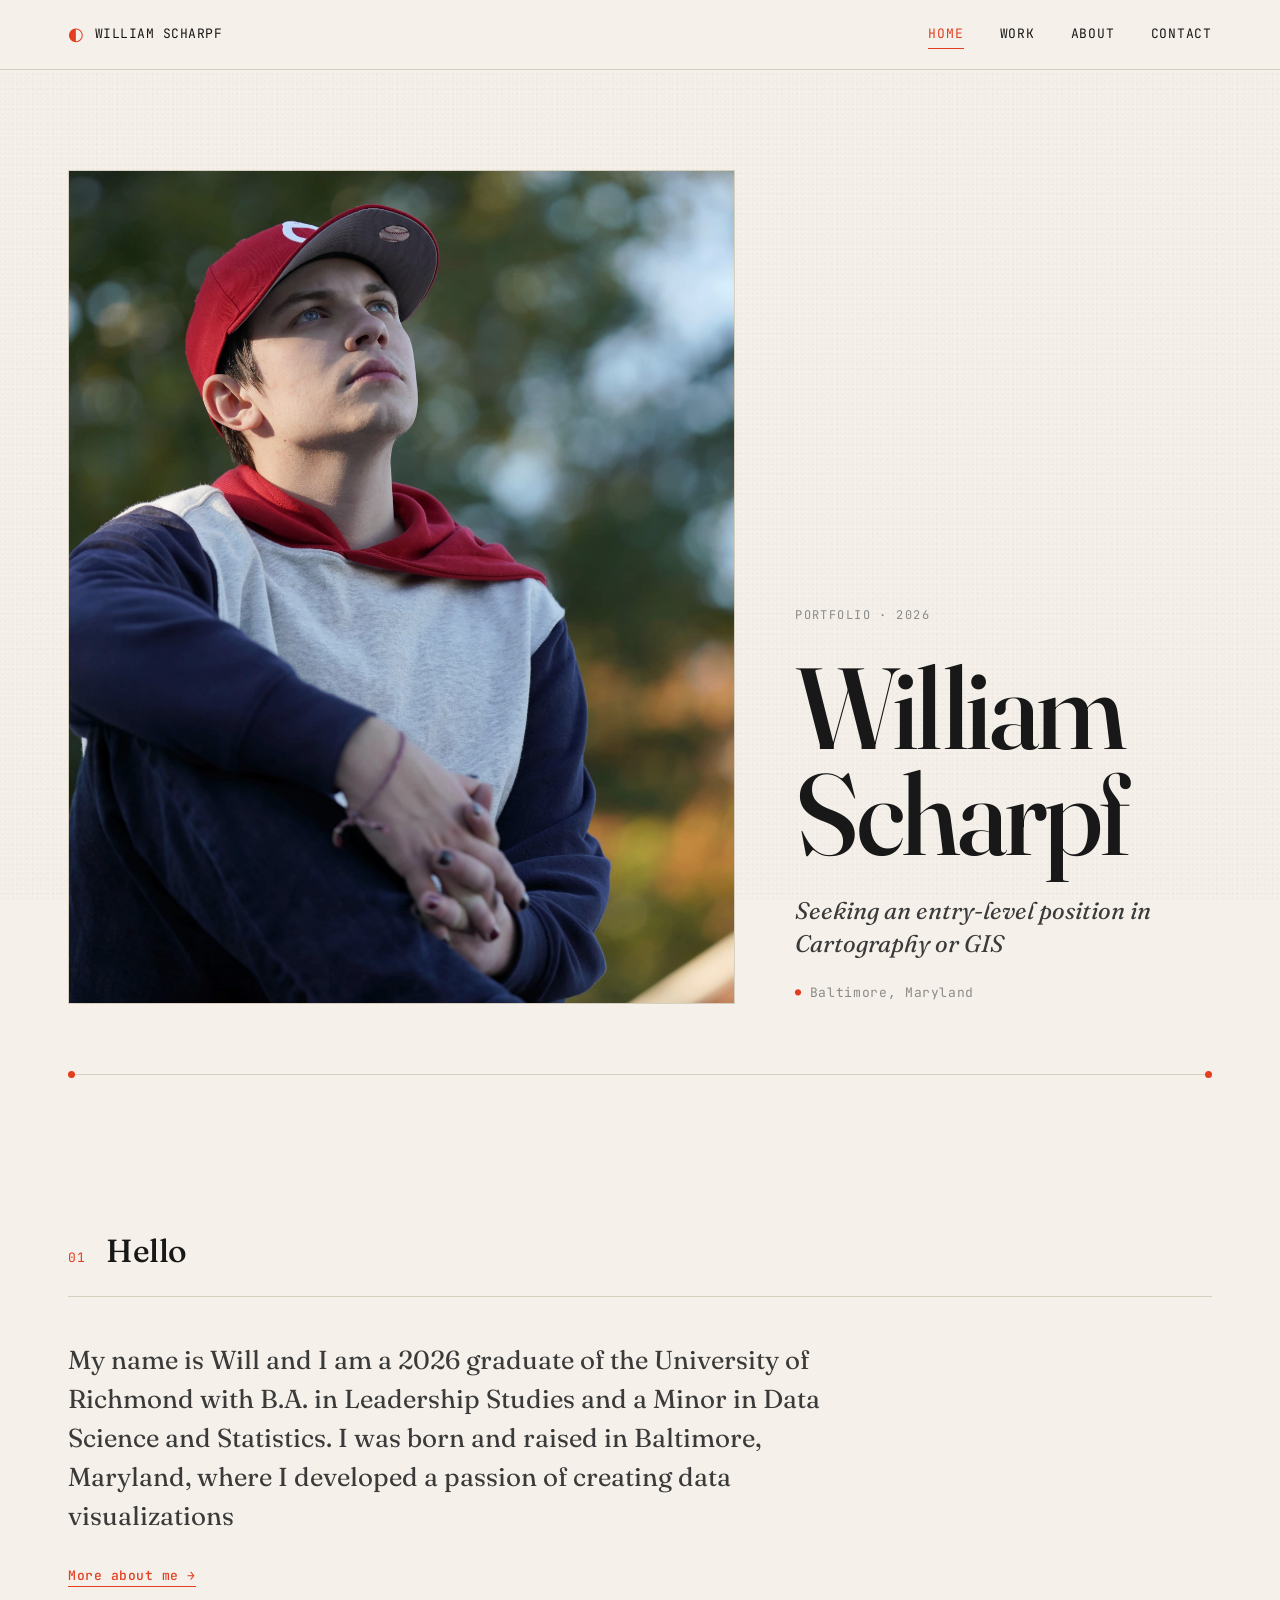
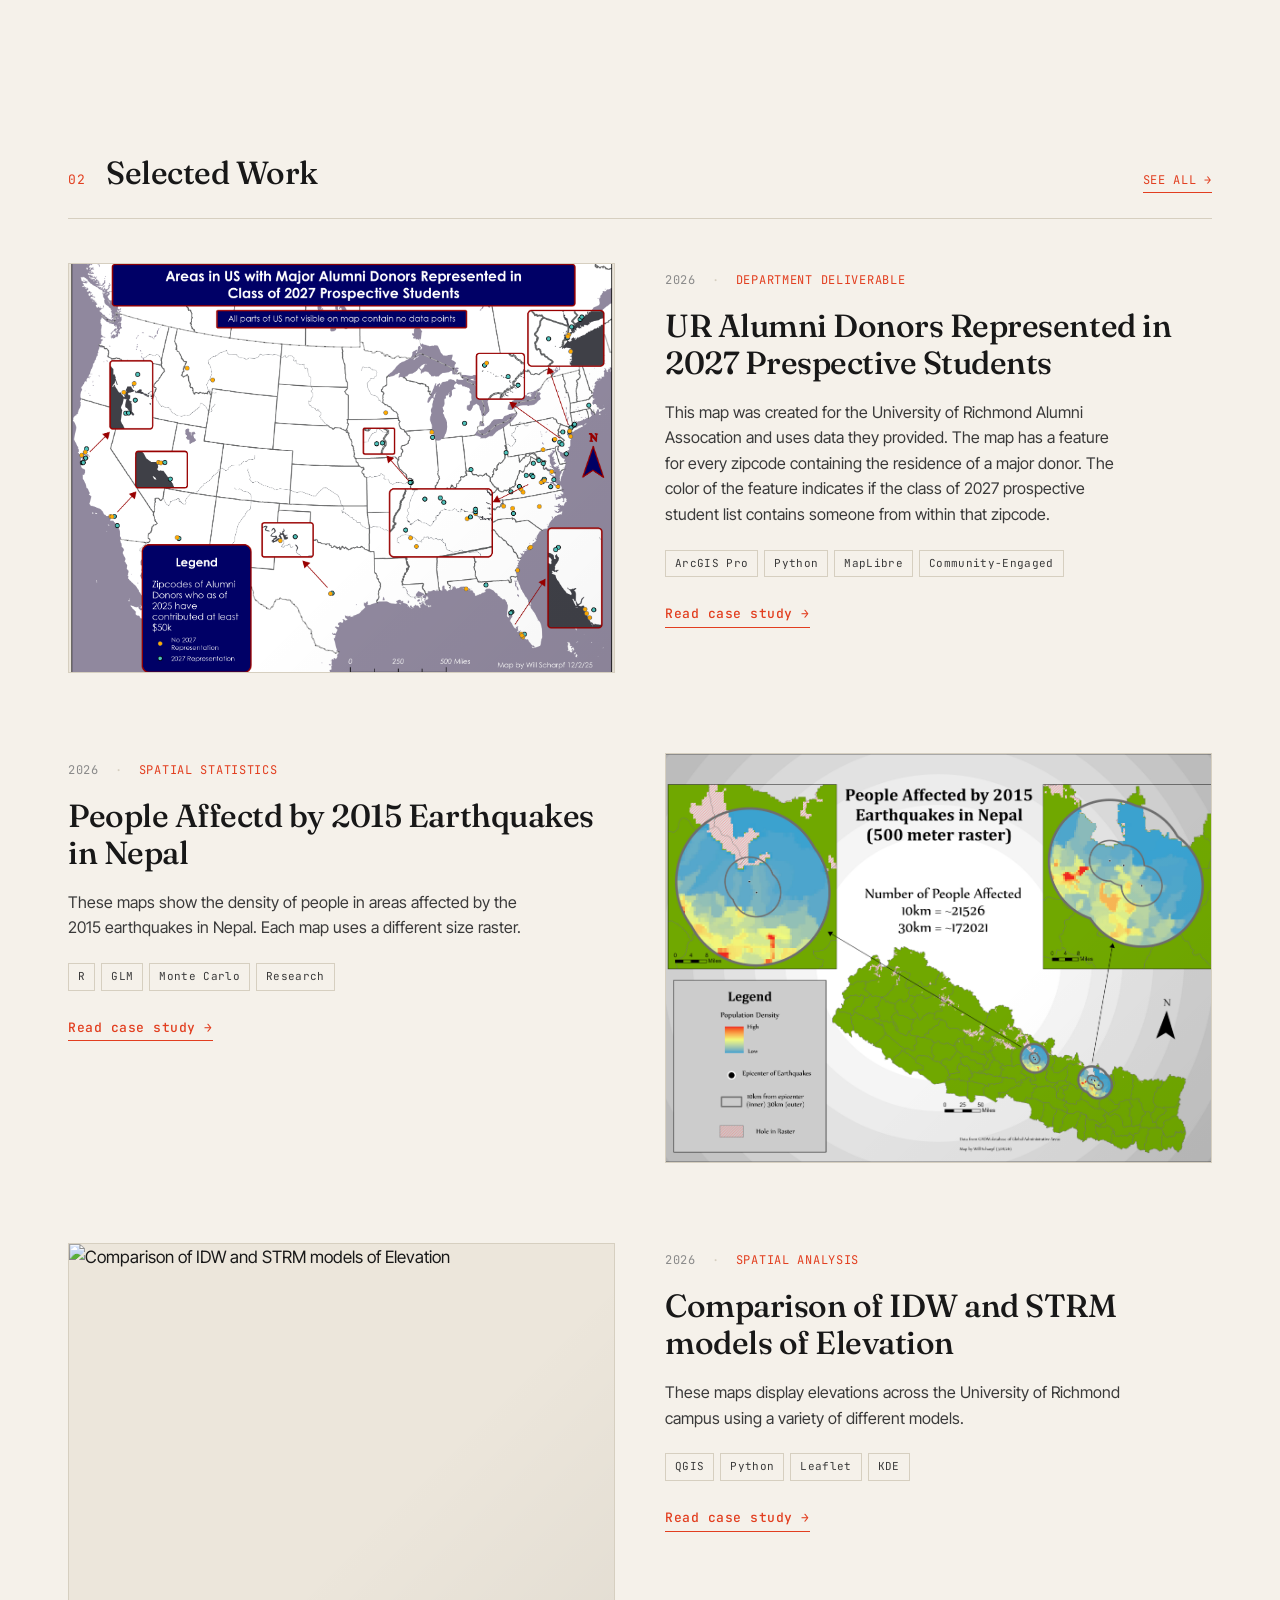
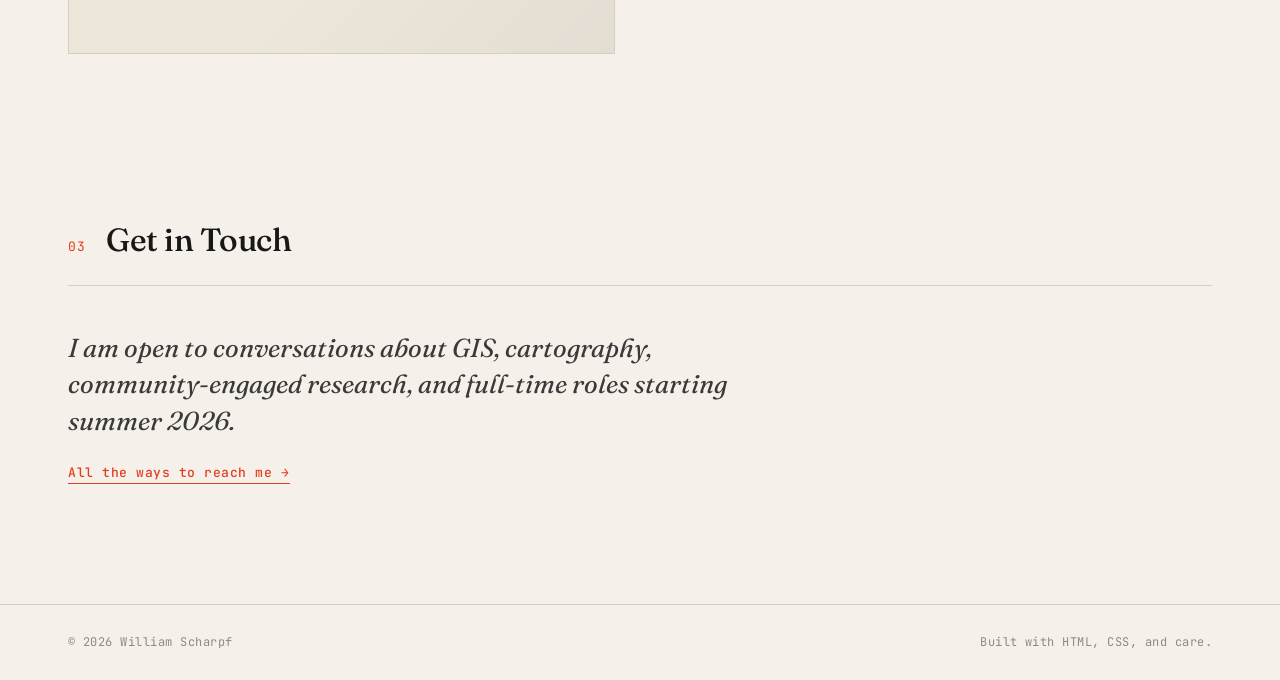
==== index.html @ 587aa91b "Fix hero section layout in index.html" ====
<!DOCTYPE html>
<html lang="en">
<head>
<meta charset="UTF-8">
<meta name="viewport" content="width=device-width, initial-scale=1.0">
<title data-page="">Loading...</title>
<link rel="preconnect" href="https://fonts.googleapis.com">
<link rel="preconnect" href="https://fonts.gstatic.com" crossorigin>
<link href="https://fonts.googleapis.com/css2?family=Fraunces:opsz,wght@9..144,400;9..144,500;9..144,600;9..144,700&family=JetBrains+Mono:wght@400;500&family=Inter+Tight:wght@400;500;600&display=swap" rel="stylesheet">
<link rel="stylesheet" href="styles.css">
</head>
<body>

<header id="site-header" class="site-header"></header>

<main>

  <!-- HERO -->
  <section class="hero">
    <div class="hero-grid">
          <div class="hero-photo">
        <img data-bind="headshot" alt="" />
      </div>
       <div class="hero-text">
           <p class="hero-eyebrow">Portfolio · 2026</p>
        <h1 class="hero-name" data-bind="name"></h1>
        <p class="hero-tagline" data-bind="tagline"></p>
        <p class="hero-location">
          <span class="loc-dot">●</span>
          <span data-bind="location"></span>
        </p>
      </div>
    </div>
    <div class="hero-rule"></div>
  </section>

  <!-- SHORT BIO + CTA -->
  <section class="intro">
    <div class="section-head">
      <span class="section-num">01</span>
      <h2 class="section-title">Hello</h2>
    </div>
    <p class="intro-text" data-bind="shortBio"></p>
    <p class="intro-cta">
      <a class="link-primary" href="about.html">More about me →</a>
    </p>
  </section>

  <!-- FEATURED PROJECTS -->
  <section class="projects">
    <div class="section-head">
      <span class="section-num">02</span>
      <h2 class="section-title">Selected Work</h2>
      <a class="section-aside" href="projects.html">See all →</a>
    </div>
    <div class="project-list" data-bind="projects" data-mode="featured"></div>
  </section>

  <!-- CONTACT TEASE -->
  <section class="contact-tease">
    <div class="section-head">
      <span class="section-num">03</span>
      <h2 class="section-title">Get in Touch</h2>
    </div>
    <p class="contact-lead" data-bind="contactLead"></p>
    <p class="intro-cta">
      <a class="link-primary" href="contact.html">All the ways to reach me →</a>
    </p>
  </section>

</main>

<footer id="site-footer" class="site-footer"></footer>

<script src="config.js"></script>
<script src="components.js"></script>
</body>
</html>
---- styles.css ----
/* ============================================================
   GIS PORTFOLIO TEMPLATE — STYLESHEET
   ============================================================

   OPTIONAL: THEME PICKER
   ----------------------
   Five color themes are defined below. The "graphite" theme is
   active by default. To switch, comment out the active :root
   block (wrap it in slash-star and star-slash) and uncomment
   the one you want.

   Themes:
     1. graphite   — refined editorial black/cream (default)
     2. atlas      — classic atlas blue on warm paper
     3. terrain    — forest green and bone
     4. nocturne   — dark mode with amber accent
     5. risograph  — punchy red on off-white
   ============================================================ */


/* ---------- THEME 1: GRAPHITE (default) ---------- 
:root {
  --bg:           #f4f0e8;
  --bg-alt:       #ebe6dc;
  --ink:          #1a1816;
  --ink-soft:     #4a4642;
  --ink-faint:    #8a847c;
  --rule:         #d4cec2;
  --accent:       #c0392b;
  --accent-soft:  #f0d8d4;
  --paper-grain:  rgba(0, 0, 0, 0.018);
}
*/

/* ---------- THEME 2: ATLAS ----------
:root {
  --bg:           #f1ece0;
  --bg-alt:       #e6dfd0;
  --ink:          #16243a;
  --ink-soft:     #3d4a62;
  --ink-faint:    #7c8499;
  --rule:         #c8c0ad;
  --accent:       #b8651f;
  --accent-soft:  #f0d9bc;
  --paper-grain:  rgba(0, 0, 0, 0.02);
}
*/

/* ---------- THEME 3: TERRAIN ----------
:root {
  --bg:           #f3efe6;
  --bg-alt:       #e8e2d3;
  --ink:          #1f2a1e;
  --ink-soft:     #455342;
  --ink-faint:    #8a8f7c;
  --rule:         #c9c8b1;
  --accent:       #4a6b3a;
  --accent-soft:  #dbe5c8;
  --paper-grain:  rgba(0, 0, 0, 0.02);
}
*/
/* 
 ---------- THEME 4: NOCTURNE ----------
:root {
  --bg:           #15181c;
  --bg-alt:       #1c2026;
  --ink:          #f0ebe0;
  --ink-soft:     #c4bdb0;
  --ink-faint:    #807a70;
  --rule:         #2a2e35;
  --accent:       #d4a14a;
  --accent-soft:  #3a2f1c;
  --paper-grain:  rgba(255, 255, 255, 0.015);
}
*/

/* ---------- THEME 5: RISOGRAPH (ACTIVE) ---------- */
:root {
  --bg:           #f5f1ea;
  --bg-alt:       #ece6db;
  --ink:          #181818;
  --ink-soft:     #3a3a3a;
  --ink-faint:    #8a8a8a;
  --rule:         #d6cfc0;
  --accent:       #e23e1f;
  --accent-soft:  #fbd7cf;
  --paper-grain:  rgba(0, 0, 0, 0.022);
}


/* ============================================================
   ADVANCED: everything below this line controls layout and
   typography. You generally do not need to edit it. If you
   want to make structural changes, read docs/EXTENSIONS.md
   for safer ways to customize.
   ============================================================ */

* { box-sizing: border-box; margin: 0; padding: 0; }

html { scroll-behavior: smooth; }

body {
  background: var(--bg);
  color: var(--ink);
  font-family: 'Inter Tight', system-ui, sans-serif;
  font-size: 17px;
  line-height: 1.6;
  -webkit-font-smoothing: antialiased;
  -moz-osx-font-smoothing: grayscale;
  position: relative;
  min-height: 100vh;
}

body::before {
  content: '';
  position: fixed;
  inset: 0;
  pointer-events: none;
  z-index: 1;
  background-image:
    radial-gradient(circle at 25% 35%, var(--paper-grain) 1px, transparent 1.5px),
    radial-gradient(circle at 75% 65%, var(--paper-grain) 1px, transparent 1.5px),
    radial-gradient(circle at 50% 80%, var(--paper-grain) 1px, transparent 1.5px);
  background-size: 4px 4px, 7px 7px, 5px 5px;
  opacity: 0.6;
}

main, header, footer { position: relative; z-index: 2; }

a {
  color: var(--ink);
  text-decoration: none;
  transition: color 0.2s ease;
}
a:hover { color: var(--accent); }

img { max-width: 100%; display: block; }


/* ============================================================
   HEADER (shared across all pages)
   ============================================================ */
.site-header {
  border-bottom: 1px solid var(--rule);
  background: var(--bg);
  position: sticky;
  top: 0;
  z-index: 50;
  backdrop-filter: blur(4px);
}

.header-inner {
  max-width: 1240px;
  margin: 0 auto;
  padding: 20px 48px;
  display: flex;
  justify-content: space-between;
  align-items: center;
}

.header-mark {
  display: flex;
  align-items: center;
  gap: 10px;
  font-family: 'JetBrains Mono', monospace;
  font-size: 13px;
  letter-spacing: 0.04em;
  text-transform: uppercase;
}

.mark-glyph { font-size: 18px; color: var(--accent); }

.header-nav {
  display: flex;
  gap: 36px;
  font-family: 'JetBrains Mono', monospace;
  font-size: 13px;
  letter-spacing: 0.06em;
  text-transform: uppercase;
}

.header-nav a {
  position: relative;
  padding: 2px 0;
}

.header-nav a.is-active {
  color: var(--accent);
}

.header-nav a.is-active::after {
  content: '';
  position: absolute;
  bottom: -2px;
  left: 0;
  right: 0;
  height: 1px;
  background: var(--accent);
}


/* ============================================================
   GENERIC PAGE HEAD (used on Projects, About, Contact)
   ============================================================ */
.page-head {
  max-width: 1240px;
  margin: 0 auto;
  padding: 90px 48px 50px;
  border-bottom: 1px solid var(--rule);
}

.page-eyebrow {
  font-family: 'JetBrains Mono', monospace;
  font-size: 12px;
  letter-spacing: 0.12em;
  text-transform: uppercase;
  color: var(--ink-faint);
  margin-bottom: 22px;
}

.page-title {
  font-family: 'Fraunces', Georgia, serif;
  font-weight: 500;
  font-size: clamp(44px, 7vw, 88px);
  line-height: 1.0;
  letter-spacing: -0.025em;
  color: var(--ink);
  font-variation-settings: "opsz" 100;
  margin-bottom: 28px;
}

.page-lead {
  font-family: 'Fraunces', Georgia, serif;
  font-weight: 400;
  font-style: italic;
  font-size: 24px;
  line-height: 1.45;
  color: var(--ink-soft);
  max-width: 640px;
}


/* ============================================================
   HERO (homepage)
   ============================================================ */
.hero {
  max-width: 1240px;
  margin: 0 auto;
  padding: 100px 48px 70px;
}

.hero-grid {
  display: grid;
  grid-template-columns: 1.6fr 1fr;
  gap: 60px;
  align-items: end;
}

.hero-eyebrow {
  font-family: 'JetBrains Mono', monospace;
  font-size: 12px;
  letter-spacing: 0.12em;
  text-transform: uppercase;
  color: var(--ink-faint);
  margin-bottom: 28px;
}

.hero-name {
  font-family: 'Fraunces', Georgia, serif;
  font-weight: 500;
  font-size: clamp(56px, 9vw, 124px);
  line-height: 0.92;
  letter-spacing: -0.03em;
  color: var(--ink);
  font-variation-settings: "opsz" 120;
  margin-bottom: 28px;
}

.hero-tagline {
  font-family: 'Fraunces', Georgia, serif;
  font-weight: 400;
  font-style: italic;
  font-size: 24px;
  line-height: 1.4;
  color: var(--ink-soft);
  max-width: 540px;
  margin-bottom: 22px;
}

.hero-location {
  font-family: 'JetBrains Mono', monospace;
  font-size: 13px;
  letter-spacing: 0.05em;
  color: var(--ink-faint);
  display: flex;
  align-items: center;
  gap: 8px;
}

.loc-dot { color: var(--accent); font-size: 10px; }

.hero-photo {
  aspect-ratio: 4 / 5;
  overflow: hidden;
  border: 1px solid var(--rule);
  background: var(--bg-alt);
  position: relative;
}

.hero-photo img {
  width: 100%;
  height: 100%;
  object-fit: cover;
  filter: grayscale(0.15) contrast(1.02);
}

.hero-rule {
  margin-top: 70px;
  height: 1px;
  background: var(--rule);
  position: relative;
}

.hero-rule::before,
.hero-rule::after {
  content: '';
  position: absolute;
  top: -3px;
  width: 7px;
  height: 7px;
  border-radius: 50%;
  background: var(--accent);
}
.hero-rule::before { left: 0; }
.hero-rule::after  { right: 0; }


/* ============================================================
   SECTION SHARED
   ============================================================ */
section {
  max-width: 1240px;
  margin: 0 auto;
  padding: 80px 48px;
}

.section-head {
  display: flex;
  align-items: baseline;
  gap: 20px;
  margin-bottom: 44px;
  padding-bottom: 20px;
  border-bottom: 1px solid var(--rule);
}

.section-num {
  font-family: 'JetBrains Mono', monospace;
  font-size: 13px;
  letter-spacing: 0.08em;
  color: var(--accent);
}

.section-title {
  font-family: 'Fraunces', Georgia, serif;
  font-weight: 500;
  font-size: 32px;
  letter-spacing: -0.015em;
  color: var(--ink);
  flex: 1;
}

.section-aside {
  font-family: 'JetBrains Mono', monospace;
  font-size: 12px;
  letter-spacing: 0.06em;
  text-transform: uppercase;
  color: var(--accent);
  border-bottom: 1px solid var(--accent);
  padding-bottom: 2px;
}


/* ============================================================
   INTRO + CONTACT TEASE (homepage)
   ============================================================ */
.intro-text {
  font-family: 'Fraunces', Georgia, serif;
  font-weight: 400;
  font-size: 26px;
  line-height: 1.5;
  color: var(--ink-soft);
  max-width: 760px;
  margin-bottom: 30px;
}

.intro-cta {
  font-family: 'JetBrains Mono', monospace;
  font-size: 13px;
}

.contact-lead {
  font-family: 'Fraunces', Georgia, serif;
  font-weight: 400;
  font-style: italic;
  font-size: 26px;
  line-height: 1.4;
  color: var(--ink-soft);
  max-width: 720px;
  margin-bottom: 24px;
}


/* ============================================================
   PROJECTS GRID — now cards link to detail pages
   ============================================================ */
.project-list {
  display: flex;
  flex-direction: column;
  gap: 80px;
}

.project-card {
  display: grid;
  grid-template-columns: 1fr 1fr;
  gap: 50px;
  align-items: start;
  text-decoration: none;
  color: var(--ink);
  padding: 8px;
  margin: -8px;
  border-radius: 2px;
  transition: background 0.3s ease;
}

.project-card:hover {
  background: var(--bg-alt);
  color: var(--ink);
}

.project-card:nth-child(even) .project-image { order: 2; }

.project-image {
  aspect-ratio: 4 / 3;
  overflow: hidden;
  border: 1px solid var(--rule);
  background: var(--bg-alt);
  position: relative;
}

.project-image::after {
  content: '';
  position: absolute;
  inset: 0;
  background: linear-gradient(135deg, transparent 0%, transparent 60%, rgba(0, 0, 0, 0.04) 100%);
  pointer-events: none;
}

.project-image img {
  width: 100%;
  height: 100%;
  object-fit: cover;
  transition: transform 0.6s cubic-bezier(0.2, 0.8, 0.2, 1);
}

.project-card:hover .project-image img { transform: scale(1.03); }

.project-body { padding-top: 8px; }

.project-meta {
  display: flex;
  gap: 16px;
  font-family: 'JetBrains Mono', monospace;
  font-size: 12px;
  letter-spacing: 0.06em;
  color: var(--ink-faint);
  text-transform: uppercase;
  margin-bottom: 18px;
}

.project-year::after {
  content: '·';
  margin-left: 16px;
  color: var(--rule);
}

.project-type { color: var(--accent); }

.project-title {
  font-family: 'Fraunces', Georgia, serif;
  font-weight: 500;
  font-size: 32px;
  line-height: 1.15;
  letter-spacing: -0.015em;
  margin-bottom: 18px;
  color: var(--ink);
}

.project-card:hover .project-title { color: var(--accent); }

.project-blurb {
  font-size: 16px;
  line-height: 1.6;
  color: var(--ink-soft);
  margin-bottom: 22px;
  max-width: 460px;
}

.project-tags {
  list-style: none;
  display: flex;
  flex-wrap: wrap;
  gap: 6px;
  margin-bottom: 22px;
}

.project-tags li {
  font-family: 'JetBrains Mono', monospace;
  font-size: 11px;
  padding: 4px 9px;
  border: 1px solid var(--rule);
  color: var(--ink-soft);
  letter-spacing: 0.03em;
}

.project-cta {
  display: inline-block;
  font-family: 'JetBrains Mono', monospace;
  font-size: 13px;
  font-weight: 500;
  color: var(--accent);
  letter-spacing: 0.04em;
  border-bottom: 1px solid var(--accent);
  padding-bottom: 2px;
}


/* ============================================================
   ABOUT PAGE
   ============================================================ */
.about-page-grid {
  display: grid;
  grid-template-columns: 1fr 1.7fr;
  gap: 70px;
  align-items: start;
}

.about-photo {
  aspect-ratio: 4 / 5;
  overflow: hidden;
  border: 1px solid var(--rule);
  background: var(--bg-alt);
  position: sticky;
  top: 100px;
}

.about-photo img {
  width: 100%;
  height: 100%;
  object-fit: cover;
  filter: grayscale(0.15) contrast(1.02);
}

.about-prose p {
  font-family: 'Fraunces', Georgia, serif;
  font-weight: 400;
  font-size: 21px;
  line-height: 1.55;
  color: var(--ink-soft);
  margin-bottom: 1.2em;
}

.about-prose p:first-child::first-letter {
  font-family: 'Fraunces', serif;
  font-size: 5em;
  line-height: 0.85;
  float: left;
  padding: 6px 12px 0 0;
  color: var(--accent);
  font-weight: 600;
}


/* CV-style lists (Experience, Education) */
.cv-list {
  list-style: none;
}

.cv-row {
  display: grid;
  grid-template-columns: 200px 1fr;
  gap: 30px;
  padding: 22px 0;
  border-bottom: 1px solid var(--rule);
}

.cv-row:last-child { border-bottom: none; }

.cv-row-time {
  font-family: 'JetBrains Mono', monospace;
  font-size: 12px;
  letter-spacing: 0.06em;
  color: var(--ink-faint);
  padding-top: 4px;
  text-transform: uppercase;
}

.cv-row-title {
  font-family: 'Fraunces', Georgia, serif;
  font-weight: 500;
  font-size: 22px;
  line-height: 1.2;
  color: var(--ink);
  margin-bottom: 6px;
}

.cv-row-org {
  font-size: 15px;
  color: var(--ink-soft);
  margin-bottom: 8px;
}

.cv-row-note {
  font-size: 15px;
  color: var(--ink-faint);
  line-height: 1.5;
}


/* Skills grouped */
.skill-groups {
  display: grid;
  grid-template-columns: repeat(2, 1fr);
  gap: 40px;
}

.skill-group-label {
  font-family: 'JetBrains Mono', monospace;
  font-size: 12px;
  letter-spacing: 0.1em;
  text-transform: uppercase;
  color: var(--ink-faint);
  margin-bottom: 14px;
  padding-bottom: 10px;
  border-bottom: 1px solid var(--rule);
}

.skill-group-list {
  list-style: none;
  display: flex;
  flex-wrap: wrap;
  gap: 8px;
}

.skill-group-list li {
  font-family: 'JetBrains Mono', monospace;
  font-size: 12px;
  padding: 5px 10px;
  background: var(--bg-alt);
  border: 1px solid var(--rule);
  color: var(--ink-soft);
  letter-spacing: 0.02em;
}


/* ============================================================
   CONTACT PAGE
   ============================================================ */
.contact-grid {
  display: grid;
  grid-template-columns: 1.4fr 1fr;
  gap: 80px;
  align-items: start;
}

.contact-links {
  list-style: none;
  display: flex;
  flex-direction: column;
  gap: 0;
}

.contact-links li a {
  font-family: 'JetBrains Mono', monospace;
  font-size: 14px;
  display: flex;
  justify-content: space-between;
  padding: 16px 0;
  border-bottom: 1px solid var(--rule);
  letter-spacing: 0.03em;
}

.contact-links li:first-child a { padding-top: 0; }

.contact-links li a:hover { border-bottom-color: var(--accent); }

.contact-links .link-label {
  color: var(--ink-faint);
  text-transform: uppercase;
  font-size: 11px;
  letter-spacing: 0.1em;
}

.contact-links .link-value { color: var(--ink); }


/* ============================================================
   PROJECT DETAIL PAGE
   ============================================================ */
.project-head {
  max-width: 880px;
  margin: 0 auto;
  padding: 90px 48px 50px;
}

.project-subtitle {
  font-family: 'Fraunces', Georgia, serif;
  font-weight: 400;
  font-style: italic;
  font-size: 24px;
  line-height: 1.45;
  color: var(--ink-soft);
  margin-bottom: 36px;
  max-width: 640px;
}

.project-meta-row {
  list-style: none;
  display: grid;
  grid-template-columns: repeat(4, 1fr);
  gap: 24px;
  padding: 24px 0 8px;
  border-top: 1px solid var(--rule);
  border-bottom: 1px solid var(--rule);
}

.project-meta-row li {
  display: flex;
  flex-direction: column;
  gap: 6px;
}

.meta-label {
  font-family: 'JetBrains Mono', monospace;
  font-size: 11px;
  letter-spacing: 0.1em;
  text-transform: uppercase;
  color: var(--ink-faint);
}

.meta-value {
  font-size: 14px;
  color: var(--ink);
}

.project-hero {
  max-width: 1240px;
  margin: 0 auto;
  padding: 50px 48px 30px;
}

.project-hero figure {
  margin: 0;
  border: 1px solid var(--rule);
  background: var(--bg-alt);
  overflow: hidden;
}

.project-hero img {
  width: 100%;
  height: auto;
  display: block;
}

.project-hero figcaption,
.prose-figure figcaption {
  font-family: 'JetBrains Mono', monospace;
  font-size: 12px;
  line-height: 1.5;
  letter-spacing: 0.02em;
  color: var(--ink-faint);
  padding: 14px 18px;
  border-top: 1px solid var(--rule);
  background: var(--bg);
}

.project-prose {
  max-width: 720px;
  margin: 0 auto;
  padding: 60px 48px;
}

.prose-h2 {
  font-family: 'Fraunces', Georgia, serif;
  font-weight: 500;
  font-size: 28px;
  letter-spacing: -0.015em;
  margin: 50px 0 20px;
  color: var(--ink);
}

.prose-h2:first-child { margin-top: 0; }

.project-prose p {
  font-size: 18px;
  line-height: 1.65;
  color: var(--ink-soft);
  margin-bottom: 1.1em;
}

.prose-figure {
  margin: 36px -60px;
  border: 1px solid var(--rule);
  background: var(--bg-alt);
}

.prose-figure img { width: 100%; }

.project-links-section {
  max-width: 880px;
  margin: 0 auto;
  padding: 40px 48px 20px;
}

.link-list { list-style: none; }

.link-list li {
  padding: 18px 0;
  border-bottom: 1px solid var(--rule);
  display: flex;
  align-items: baseline;
  gap: 24px;
  flex-wrap: wrap;
}

.link-note {
  color: var(--ink-faint);
  font-size: 14px;
  flex: 1;
  min-width: 200px;
}

.project-back {
  max-width: 880px;
  margin: 0 auto;
  padding: 30px 48px 80px;
}


/* ============================================================
   LINK STYLES
   ============================================================ */
.link-primary {
  font-family: 'JetBrains Mono', monospace;
  font-size: 13px;
  font-weight: 500;
  color: var(--accent);
  letter-spacing: 0.04em;
  border-bottom: 1px solid var(--accent);
  padding-bottom: 2px;
}

.link-primary:hover {
  color: var(--ink);
  border-bottom-color: var(--ink);
}


/* ============================================================
   FOOTER
   ============================================================ */
.site-footer {
  border-top: 1px solid var(--rule);
  margin-top: 40px;
}

.footer-inner {
  max-width: 1240px;
  margin: 0 auto;
  padding: 28px 48px;
  display: flex;
  justify-content: space-between;
  font-family: 'JetBrains Mono', monospace;
  font-size: 12px;
  letter-spacing: 0.04em;
  color: var(--ink-faint);
}


/* ============================================================
   RESPONSIVE
   ============================================================ */
@media (max-width: 860px) {
  .header-inner,
  .page-head,
  .project-head,
  .project-hero,
  .project-prose,
  .project-links-section,
  .project-back,
  section,
  .footer-inner {
    padding-left: 24px;
    padding-right: 24px;
  }

  .hero { padding: 60px 24px 50px; }
  section { padding-top: 60px; padding-bottom: 60px; }

  .hero-grid,
  .about-page-grid,
  .project-card,
  .contact-grid,
  .skill-groups {
    grid-template-columns: 1fr;
    gap: 40px;
  }

  .project-card:nth-child(even) .project-image { order: 0; }

  .hero-photo,
  .about-photo {
    max-width: 280px;
    aspect-ratio: 4 / 5;
  }

  .about-photo { position: static; }

  .cv-row {
    grid-template-columns: 1fr;
    gap: 8px;
  }

  .project-meta-row {
    grid-template-columns: repeat(2, 1fr);
  }

  .prose-figure { margin-left: 0; margin-right: 0; }

  .header-nav { gap: 18px; font-size: 12px; }

  .footer-inner { flex-direction: column; gap: 8px; }
}

@media (max-width: 480px) {
  .section-title { font-size: 26px; }
  .project-title { font-size: 24px; }
  .contact-lead, .intro-text { font-size: 21px; }
  .project-meta-row { grid-template-columns: 1fr 1fr; gap: 16px; }
}
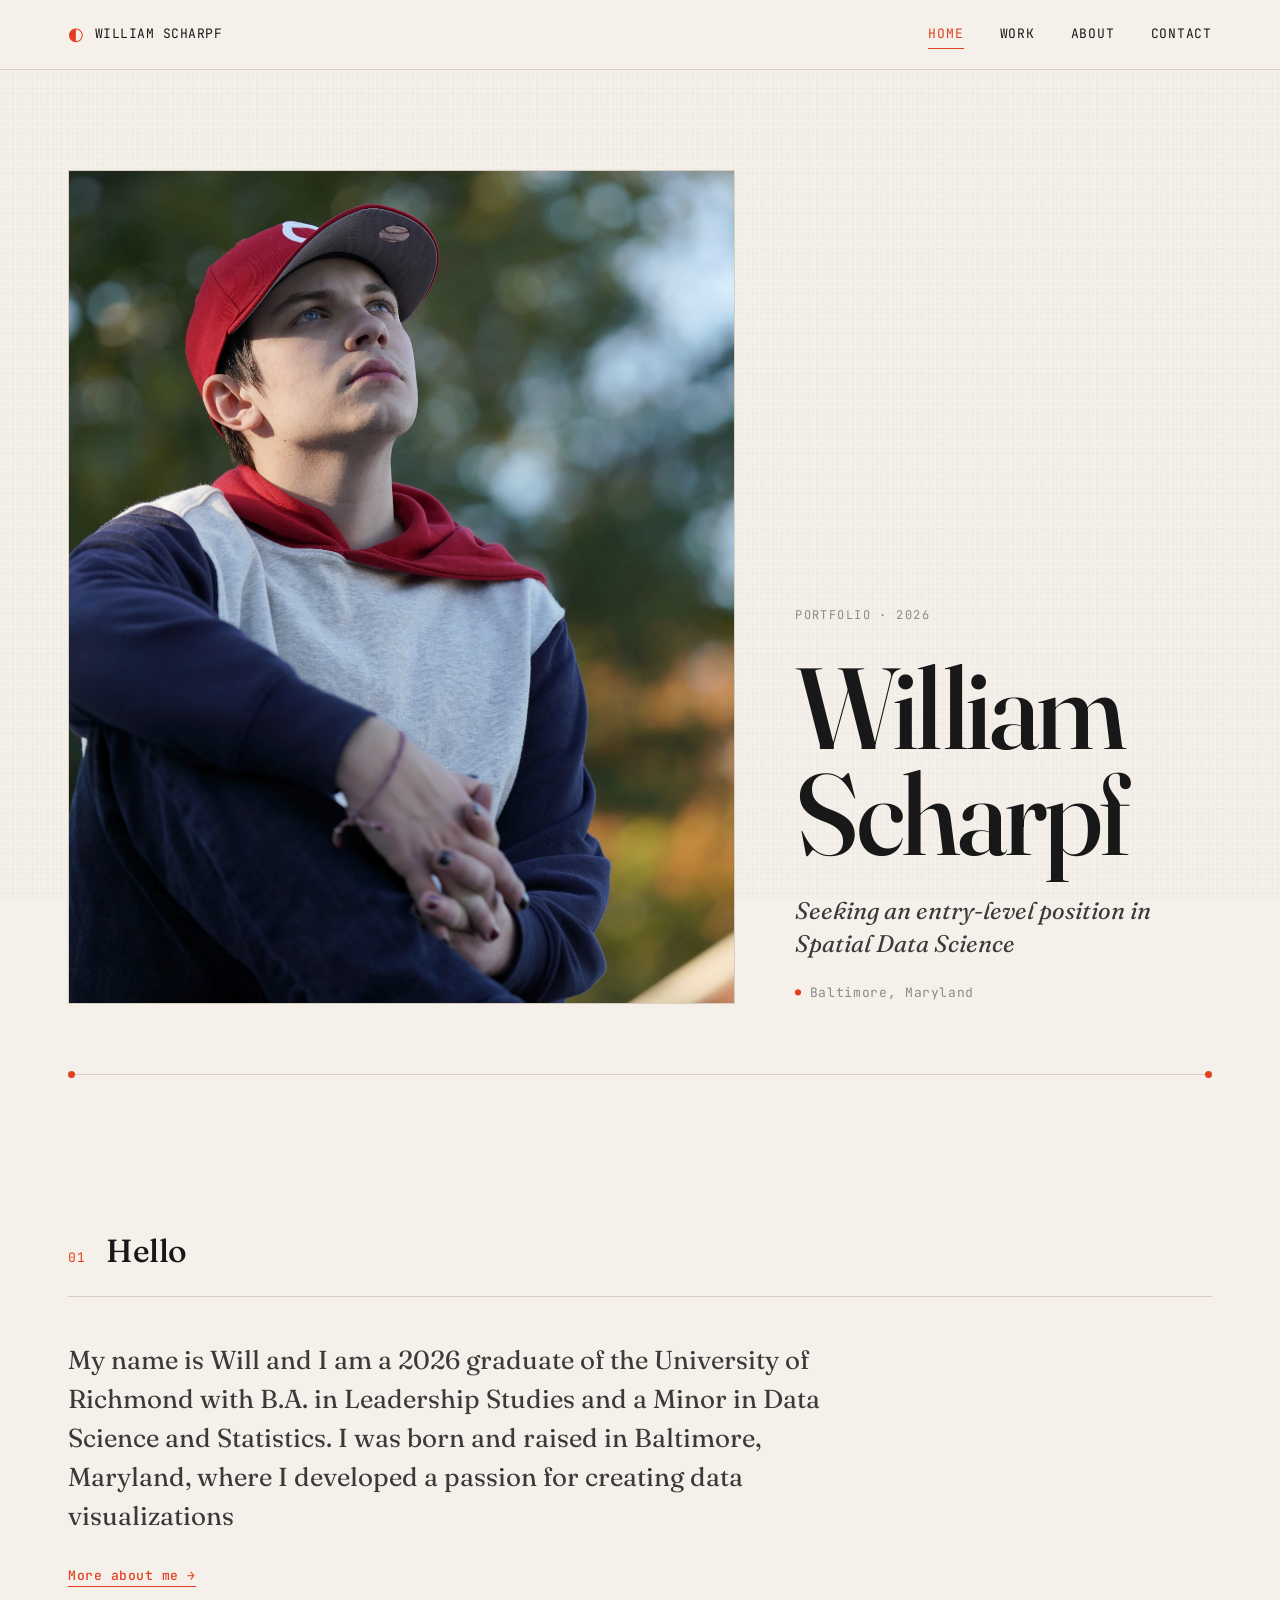
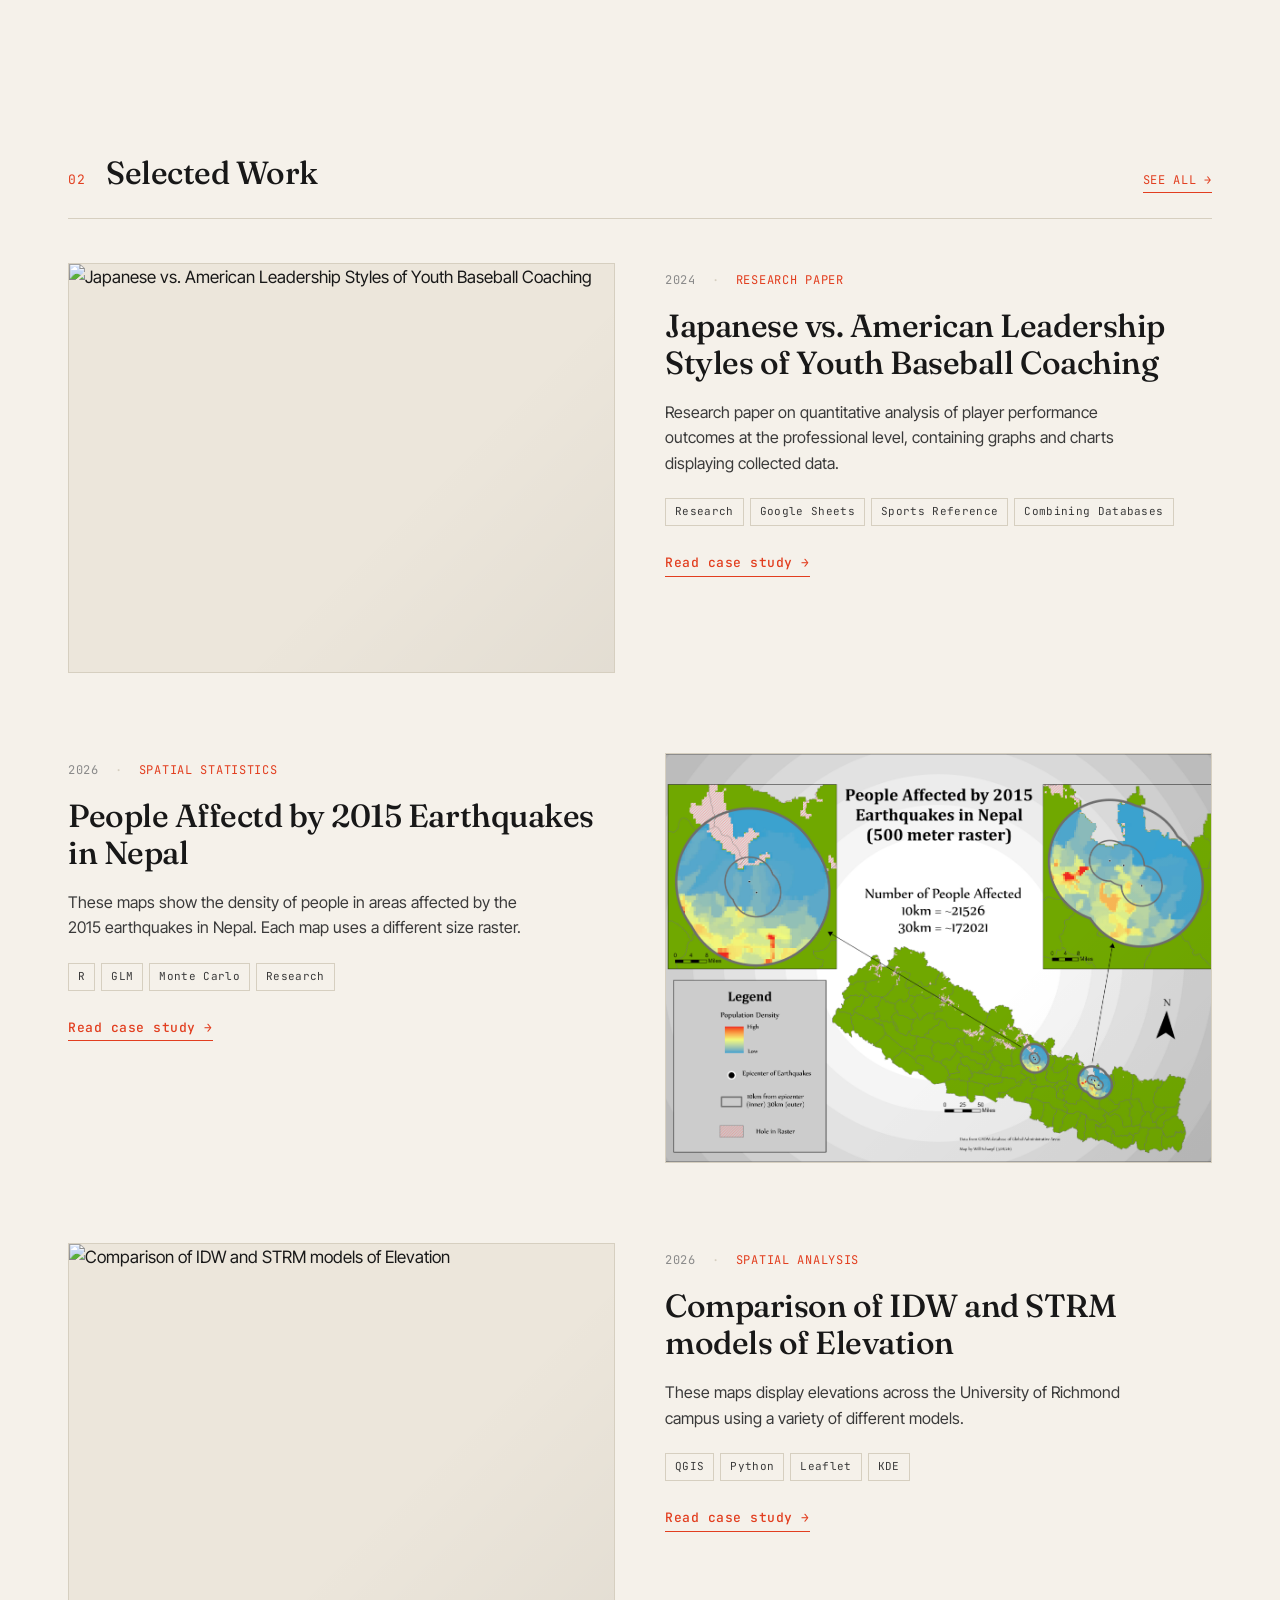
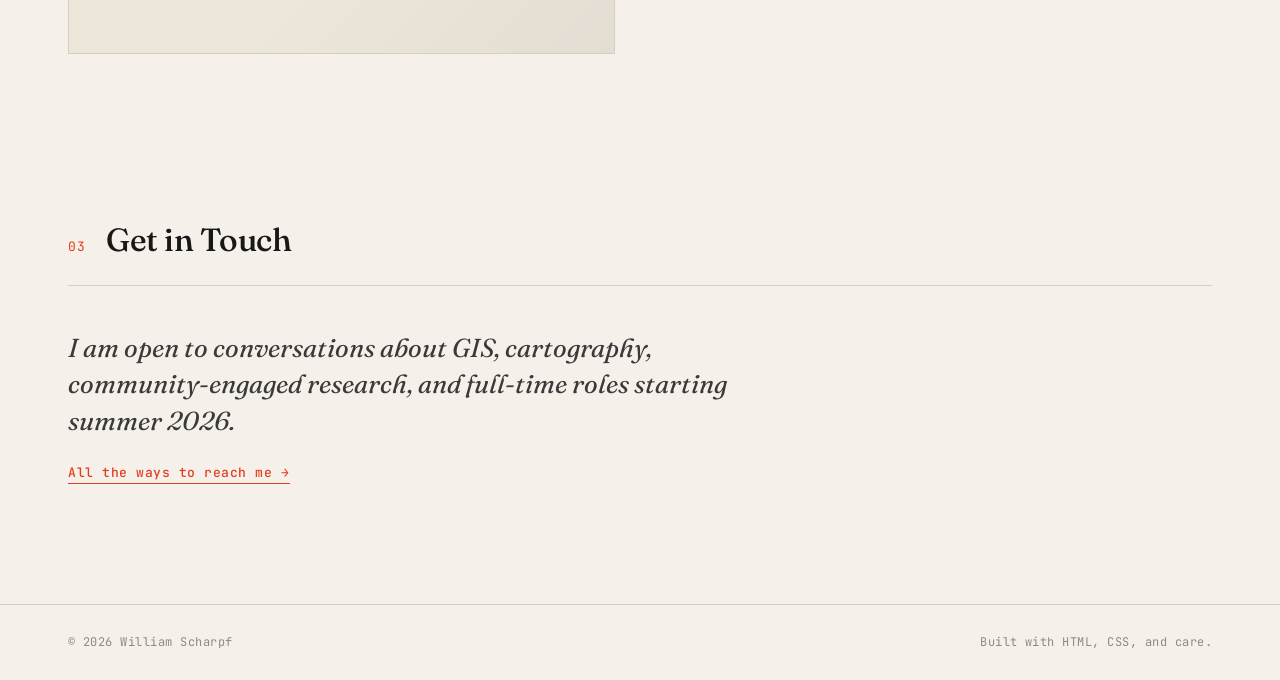
==== commit f5137b20: "Change hero image height from 400px to 300px" ====
--- a/index.html
+++ b/index.html
@@ -20,7 +20,11 @@
     <div class="hero-grid">
           <div class="hero-photo">
         <img data-bind="headshot" alt="" />
-      </div>
+        <img .hero-photo img {
+  width: 300px;
+  height: 300px;
+  object-fit: cover;}>
+          </div>
        <div class="hero-text">
            <p class="hero-eyebrow">Portfolio · 2026</p>
         <h1 class="hero-name" data-bind="name"></h1>
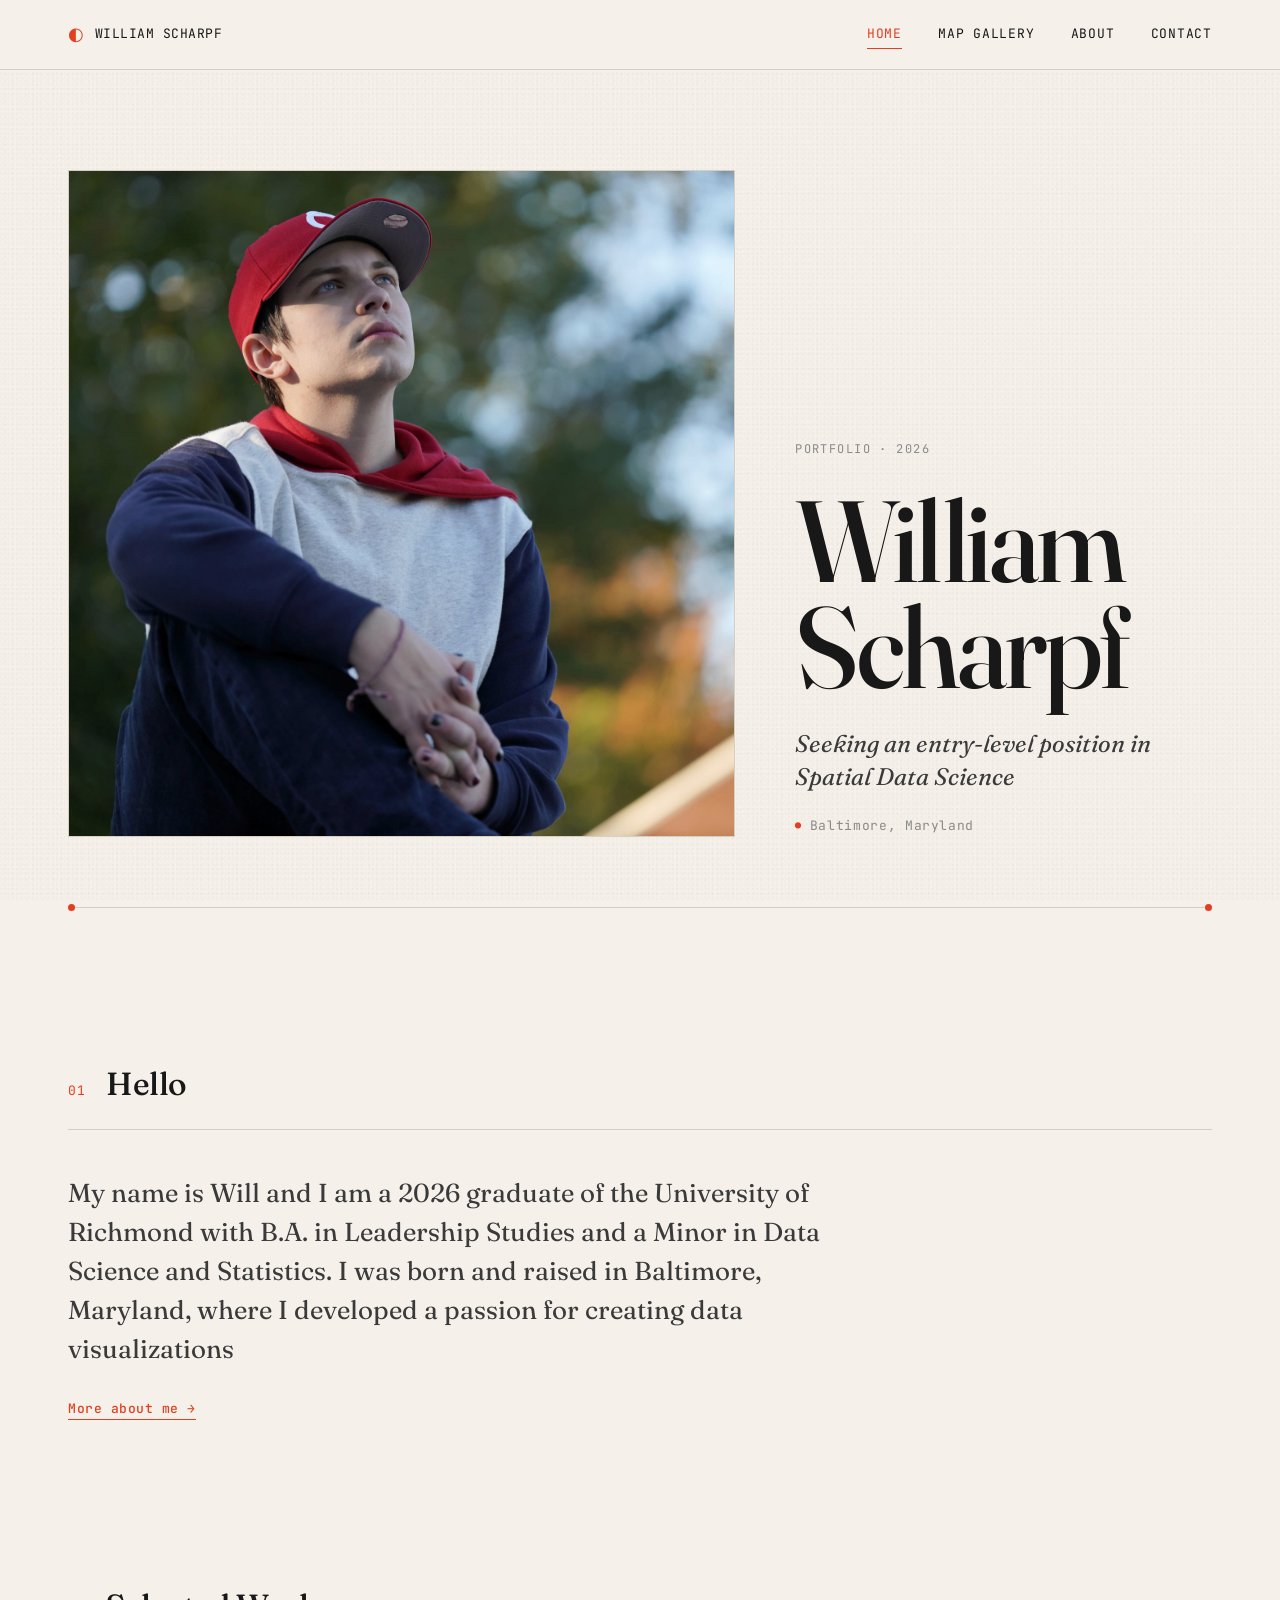
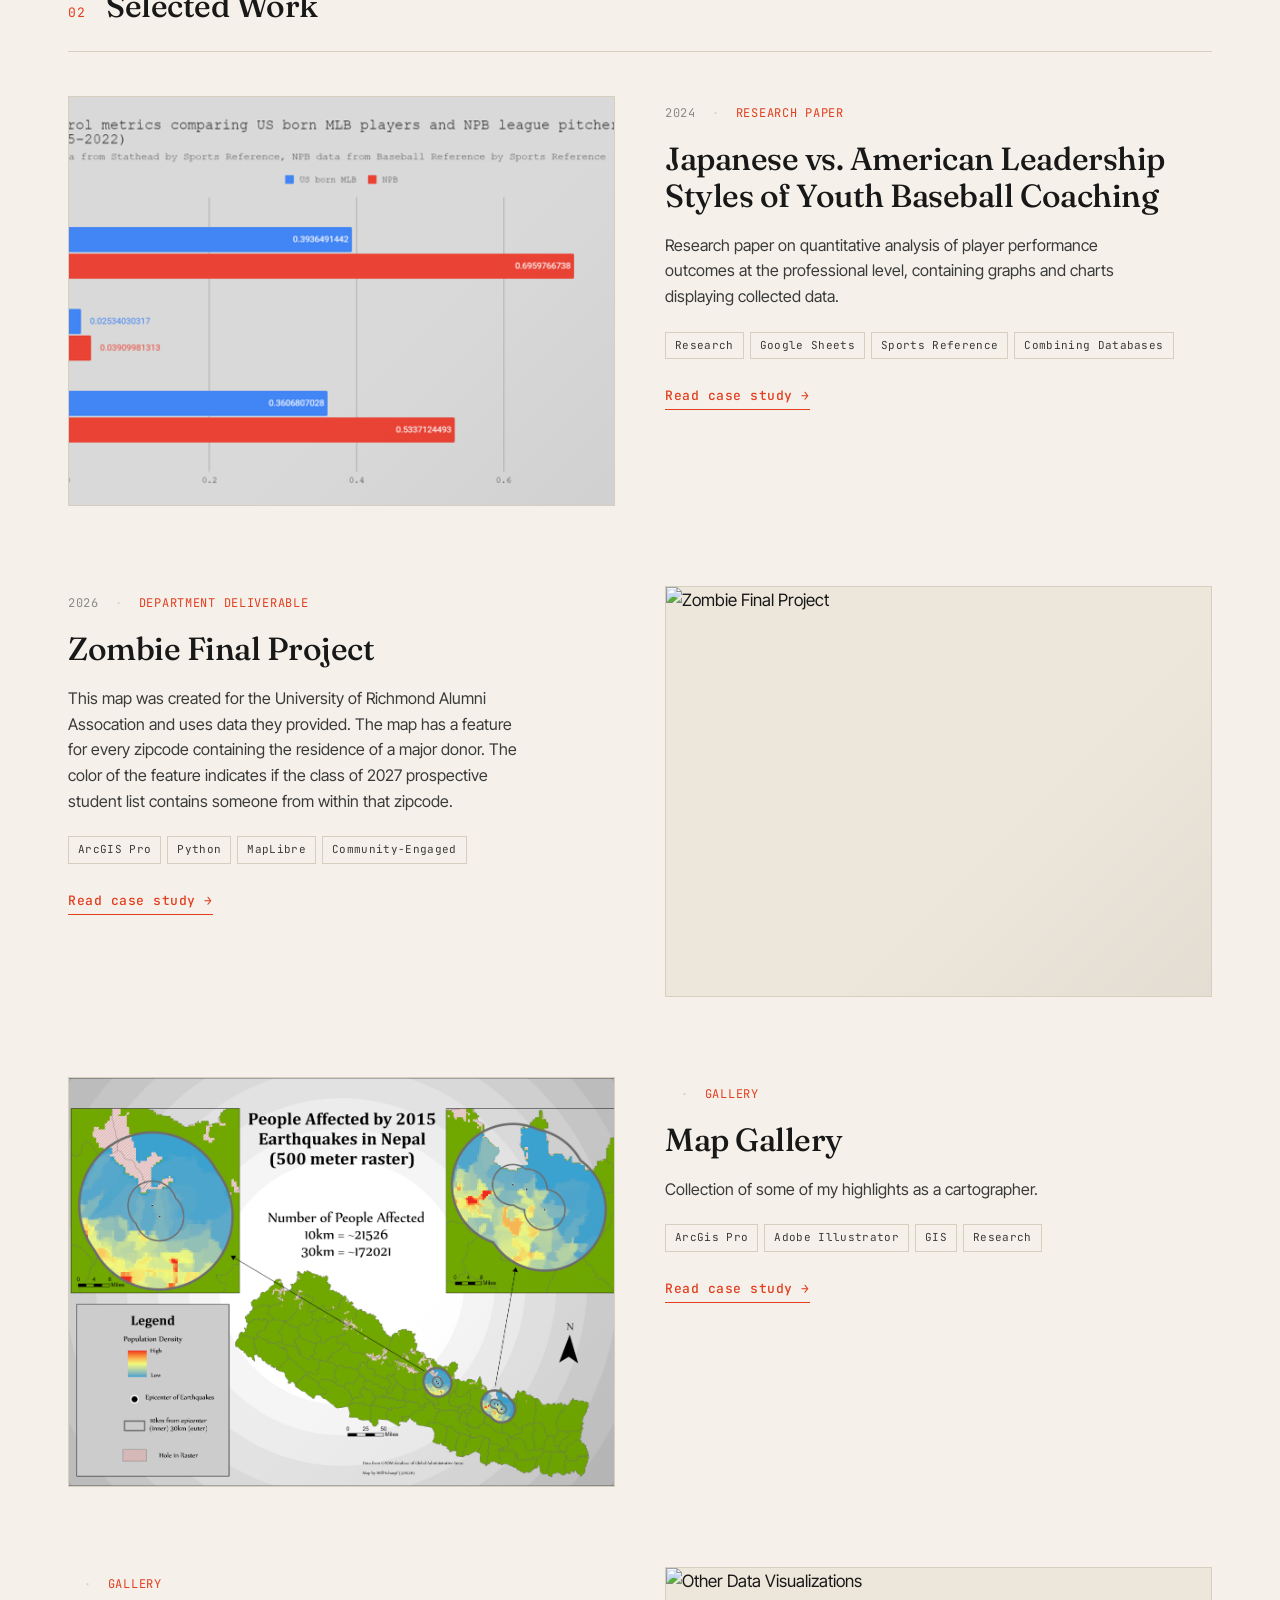
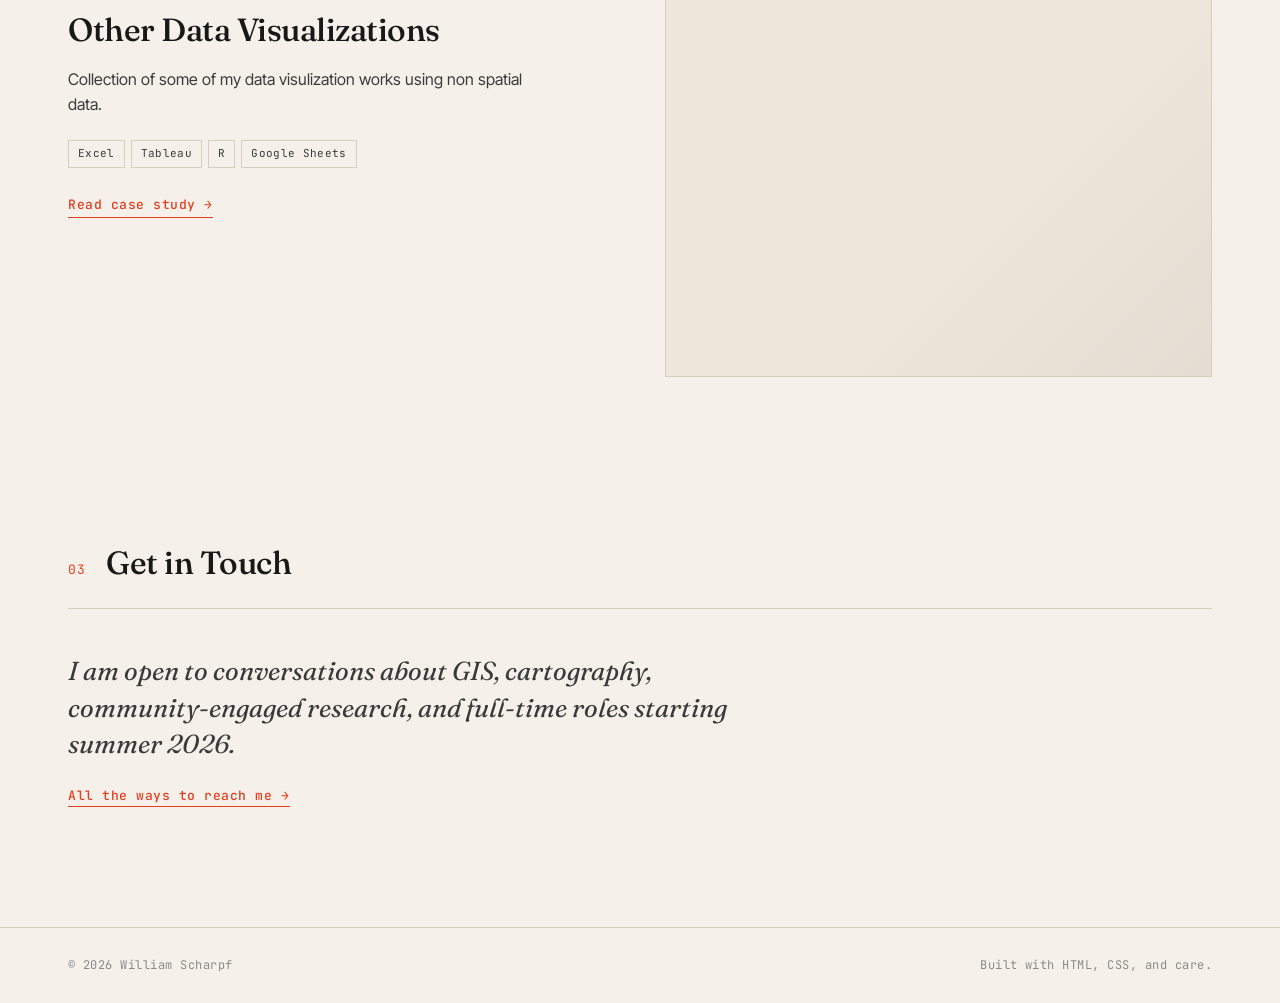
==== commit e106e554: "Remove 'See all' link from Selected Work section Removed link to 'See all' projects." ====
--- a/index.html
+++ b/index.html
@@ -55,7 +55,6 @@
     <div class="section-head">
       <span class="section-num">02</span>
       <h2 class="section-title">Selected Work</h2>
-      <a class="section-aside" href="projects.html">See all →</a>
     </div>
     <div class="project-list" data-bind="projects" data-mode="featured"></div>
   </section>
--- a/styles.css
+++ b/styles.css
@@ -300,7 +300,7 @@
 .loc-dot { color: var(--accent); font-size: 10px; }
 
 .hero-photo {
-  aspect-ratio: 4 / 5;
+  aspect-ratio: 1 / 1;
   overflow: hidden;
   border: 1px solid var(--rule);
   background: var(--bg-alt);
@@ -758,6 +758,13 @@
   padding: 50px 48px 30px;
 }
 
+.project-hero img {
+  width: 100%;
+  height: auto;
+  display: block;
+}
+
+
 .project-hero figure {
   margin: 0;
   border: 1px solid var(--rule);
@@ -765,12 +772,49 @@
   overflow: hidden;
 }
 
-.project-hero img {
-  width: 100%;
-  height: auto;
-  display: block;
-}
-
+.project-hero figure.fit-frame {
+    width: 900px;       /* choose whatever width you want */
+    max-width: 100%;    /* keeps it responsive */
+    margin: 0 auto;
+}
+
+.project-hero figure.fit-frame img {
+    width: 100%;
+    height: auto;
+}
+
+.image-row {
+    display: flex;
+    gap: 2px;          /* space between images */
+}
+
+.image-row img {
+    width: 50%;
+    height: auto;
+    display: block;
+}
+
+.image-row-3 {
+    display: flex;
+    gap: 2px;          /* space between images */
+}
+.image-row-3 img {
+    width: calc(100% / 3);
+}
+.image-item {
+    display: flex;
+    flex-direction: column;
+}
+
+.image-caption {
+    font-family: 'JetBrains Mono', monospace;
+    font-size: 12px;
+    color: var(--ink-faint);
+    text-align: center;
+    padding: 10px 0;
+    border-top: 1px solid var(--rule);
+    background: var(--bg);
+}
 .project-hero figcaption,
 .prose-figure figcaption {
   font-family: 'JetBrains Mono', monospace;
@@ -884,7 +928,83 @@
   letter-spacing: 0.04em;
   color: var(--ink-faint);
 }
-
+/* ============================================================
+   IMAGE LIGHTBOX
+   ============================================================ */
+.lightbox {
+  display: none;
+  position: fixed;
+  inset: 0;
+  background: rgba(0, 0, 0, 0.9);
+  justify-content: center;
+  align-items: center;
+  z-index: 9999;
+}
+
+.lightbox img {
+  max-width: 95%;
+  max-height: 95%;
+  object-fit: contain;
+}
+
+.close {
+  position: absolute;
+  top: 20px;
+  right: 35px;
+  color: white;
+  font-size: 40px;
+  cursor: pointer;
+}
+
+.clickable-image {
+  cursor: zoom-in;
+}
+
+.lightbox-prev,
+.lightbox-next {
+    position: absolute;
+    top: 50%;
+    transform: translateY(-50%);
+    font-size: 60px;
+    color: white;
+    cursor: pointer;
+    user-select: none;
+    padding: 20px;
+    transition: opacity .2s;
+}
+
+.lightbox-prev {
+    left: 20px;
+}
+
+.lightbox-next {
+    right: 20px;
+}
+
+.lightbox-prev:hover,
+.lightbox-next:hover {
+    opacity: 0.7;
+}
+
+.lightbox-restart {
+    position: absolute;
+    top: 10px;
+    left: 50%;
+    transform: translateX(-50%);
+    z-index: 10001;
+
+    padding: 10px 18px;
+    font-size: 15px;
+    background: rgba(0,0,0,.7);
+    color: white;
+    border: 1px solid white;
+    cursor: pointer;
+    display: none;
+}
+
+.lightbox-restart:hover {
+    background: rgba(255,255,255,.15);
+}
 
 /* ============================================================
    RESPONSIVE
